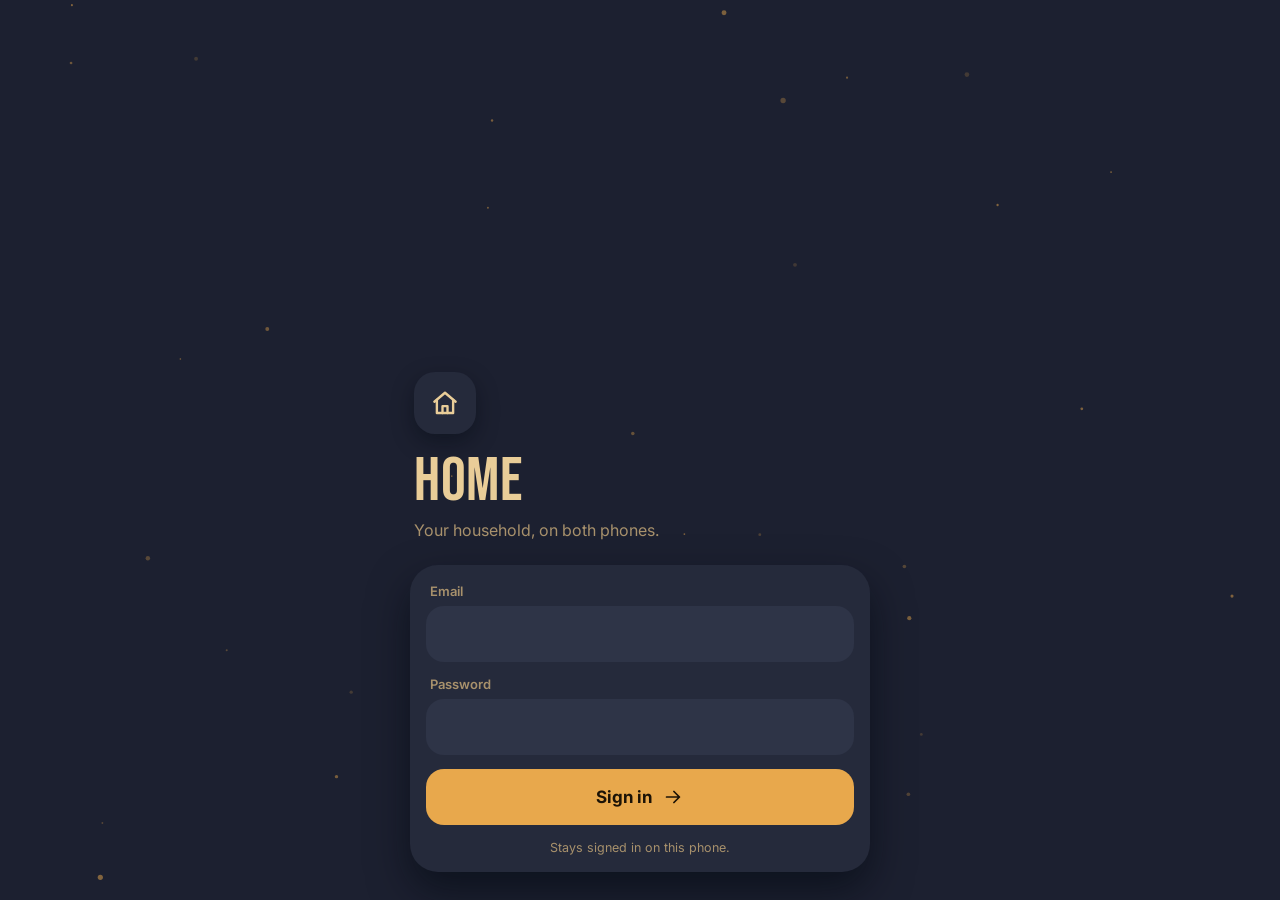
==== index.html @ 709a4272 "Slice 1: app shell, sign-in, themes, settings, sync badge, install Static PWA with no build step. In" ====
<!doctype html>
<html lang="en" class="t-night">
<head>
<meta charset="utf-8">
<meta name="viewport" content="width=device-width,initial-scale=1,viewport-fit=cover">
<meta name="theme-color" content="#272D3F">
<meta name="apple-mobile-web-app-capable" content="yes">
<meta name="mobile-web-app-capable" content="yes">
<meta name="apple-mobile-web-app-status-bar-style" content="black-translucent">
<meta name="apple-mobile-web-app-title" content="Home">
<meta name="robots" content="noindex">
<title>Home</title>
<link rel="manifest" href="manifest.webmanifest">
<link rel="apple-touch-icon" href="icons/apple-touch-icon.png">
<link rel="icon" type="image/png" href="icons/icon-192.png">
<link rel="preconnect" href="https://fonts.googleapis.com">
<link rel="preconnect" href="https://fonts.gstatic.com" crossorigin>
<link rel="stylesheet" href="https://fonts.googleapis.com/css2?family=Bebas+Neue&family=DM+Mono:wght@400;500&family=Inter:wght@400;500;600;700&family=Nunito:wght@500;600;700;800&display=swap">
<link rel="stylesheet" href="css/app.css">
<script src="js/boot.js"></script>
<script src="config.js"></script>
<script type="module" src="js/app.js"></script>
</head>
<body>
<div id="app"></div>
<noscript>Home needs JavaScript turned on.</noscript>
</body>
</html>
---- css/app.css ----
/* Home OS · Direction A (layered cards, floating dock)
   60 main / 30 text + surface / 10 accent. Red (--err) is for errors and overdue only. */

/* ---------- themes ---------- */
:root, .t-night {
  --bg:#272D3F; --s1:#30374B; --s2:#3B4359; --ink:#E8E3D7; --ink2:#A9ADBC;
  --hero:#DDD8CB; --hero-ink:#232838; --hero-ink2:#4E5366;
  --acc:#1FE6A0; --on-acc:#08231A; --ok:#8FD3B6; --err:#FF7A6B;
  --line:rgba(243,238,226,.10); --sh:0 18px 40px rgba(2,7,15,.55); --sh-soft:0 8px 22px rgba(2,7,15,.40);
  --f-head:'Bebas Neue',Impact,sans-serif; --f-body:Inter,system-ui,-apple-system,sans-serif; --f-num:'DM Mono',ui-monospace,monospace;
  --h1:48px; --h2:31px; --hw:400; --ht:.01em; --hl:.95;
  color-scheme: dark;
}
.t-dim {
  --bg:#1C2030; --s1:#252A3B; --s2:#2E3447; --ink:#E9CD98; --ink2:#A8916C;
  --hero:#2C2317; --hero-ink:#F0D6A4; --hero-ink2:#C2A77B;
  --acc:#E8A84C; --on-acc:#1C1306; --ok:#BDB57C; --err:#E8806A; --line:rgba(233,205,152,.10);
}
.t-cozy {
  --f-head:Nunito,ui-rounded,system-ui,sans-serif; --f-body:Nunito,ui-rounded,system-ui,sans-serif; --f-num:Nunito,ui-rounded,system-ui,sans-serif;
  --h1:32px; --h2:23px; --hw:800; --ht:-.015em; --hl:1.08;
}
.t-blush {
  --bg:#FBEFF1; --s1:#FFF8F9; --s2:#F6E2E8; --ink:#4A2141; --ink2:#83607A;
  --hero:#4A2141; --hero-ink:#FBEFF1; --hero-ink2:#DDBFD1;
  --acc:#EE9CB7; --on-acc:#3E1A36; --ok:#4F8A64; --err:#C2343F;
  --line:rgba(74,33,65,.11); --sh:0 18px 36px rgba(74,33,65,.16); --sh-soft:0 8px 20px rgba(74,33,65,.08);
  color-scheme: light;
}
.t-roast {
  --bg:#4A3F38; --s1:#56493F; --s2:#64564B; --ink:#EDE6D9; --ink2:#CBBFB0;
  --hero:#D9D1C3; --hero-ink:#3A302A; --hero-ink2:#6B5D52;
  --acc:#00DDE8; --on-acc:#05292B; --ok:#9FD0A8; --err:#FF8C7C;
  --line:rgba(237,230,217,.11); --sh:0 18px 38px rgba(20,14,10,.42); --sh-soft:0 8px 20px rgba(20,14,10,.28);
  color-scheme: dark;
}

/* ---------- layout: CSS only, no JS height math ---------- */
*, *::before, *::after { box-sizing: border-box; }
html, body { margin: 0; height: 100%; overflow: hidden; background: var(--bg); }
body {
  color: var(--ink); font: 16px/1.4 var(--f-body);
  -webkit-font-smoothing: antialiased; -webkit-text-size-adjust: 100%; -webkit-tap-highlight-color: transparent;
}
button, input { font: inherit; color: inherit; }
a { color: inherit; text-decoration: none; }
#app { position: fixed; inset: 0; display: flex; flex-direction: column; overflow: hidden; }
main { flex: 1; min-height: 0; overflow-y: auto; overscroll-behavior-y: contain; padding: 4px 18px 28px; position: relative; z-index: 1; }

h1, h2 { font-family: var(--f-head); font-weight: var(--hw); letter-spacing: var(--ht); line-height: var(--hl); margin: 0; }
h1 { font-size: var(--h1); }
.eyebrow { font: 500 13px/1.2 var(--f-num); color: var(--ink2); margin: 0 0 10px; }
svg.i { width: 22px; height: 22px; fill: none; stroke: currentColor; stroke-width: 1.9; stroke-linecap: round; stroke-linejoin: round; flex: none; }
:focus-visible { outline: 2px solid var(--ink); outline-offset: 3px; }

/* ---------- motion ---------- */
.press { transition: transform .16s cubic-bezier(.2,.8,.2,1), background-color .2s, box-shadow .2s; cursor: pointer; touch-action: manipulation; }
.press:active { transform: scale(.97); }
.rise { animation: rise .55s cubic-bezier(.2,.8,.2,1) both; }
.rise.d1 { animation-delay: .06s; } .rise.d2 { animation-delay: .12s; }
.still .rise { animation: none; }
@keyframes rise { from { opacity: 0; transform: translateY(12px); } to { opacity: 1; transform: none; } }
@media (prefers-reduced-motion: reduce) {
  .rise, .sync.s-busy i { animation: none; }
  .press, .tg, .tg::after { transition: none; }
  .press:active { transform: none; }
}

/* ---------- header + sync badge ---------- */
.hd { flex: none; padding: calc(env(safe-area-inset-top) + 14px) 22px 18px; position: relative; z-index: 1; }
.hd .top { display: flex; justify-content: space-between; align-items: center; gap: 12px; margin-bottom: 14px; min-height: 36px; }
.hd .eyebrow { margin: 0; }
.sync {
  position: relative; display: inline-flex; align-items: center; gap: 7px; height: 36px; padding: 0 13px;
  border: 0; border-radius: 999px; background: var(--s1); box-shadow: var(--sh-soft);
  font: 500 13px var(--f-body); color: var(--ink2); white-space: nowrap;
}
.sync::before { content: ""; position: absolute; inset: -10px -4px; } /* 56px tap area */
.sync i { width: 8px; height: 8px; border-radius: 50%; background: var(--ok); box-shadow: 0 0 0 3px color-mix(in srgb, var(--ok) 25%, transparent); }
.sync.s-busy i { background: var(--ink2); box-shadow: none; animation: pulse 1.2s ease-in-out infinite; }
.sync.s-off i { background: transparent; box-shadow: inset 0 0 0 2px var(--ink2); }
.sync.s-err { color: var(--err); }
.sync.s-err i { background: var(--err); box-shadow: 0 0 0 3px color-mix(in srgb, var(--err) 25%, transparent); }
@keyframes pulse { 50% { opacity: .35; } }

/* ---------- home ---------- */
.stack { position: relative; margin: 0 0 30px; }
.stack::before, .stack::after { content: ""; position: absolute; border-radius: 26px; z-index: 0; }
.stack::before { left: 12px; right: 12px; bottom: -11px; height: 60px; background: color-mix(in srgb, var(--hero) 45%, var(--bg)); }
.stack::after { left: 26px; right: 26px; bottom: -21px; height: 60px; background: color-mix(in srgb, var(--hero) 20%, var(--bg)); }
.hero { display: block; position: relative; z-index: 2; background: var(--hero); color: var(--hero-ink); border-radius: 28px; padding: 20px 22px; box-shadow: var(--sh); }
.hero .eyebrow { color: var(--hero-ink2); }
.hero h2 { font-size: var(--h2); margin: 0 0 10px; display: flex; align-items: center; justify-content: space-between; gap: 10px; }
.hero .hchev { width: 20px; height: 20px; opacity: .55; }
.hero p { margin: 0 0 18px; font-size: 15px; line-height: 1.45; color: var(--hero-ink2); }
.prog { display: flex; align-items: center; gap: 12px; }
.prog .trk { flex: 1; height: 8px; border-radius: 99px; background: color-mix(in srgb, var(--hero-ink) 16%, transparent); overflow: hidden; }
.prog .trk b { display: block; height: 100%; border-radius: 99px; background: var(--acc); }
.prog span { font: 500 13px var(--f-num); color: var(--hero-ink2); }
.card { background: var(--s1); border-radius: 24px; padding: 12px 16px; box-shadow: var(--sh-soft); margin-bottom: 10px; display: flex; gap: 14px; align-items: center; min-height: 70px; }
.ic { width: 46px; height: 46px; border-radius: 15px; background: var(--s2); display: grid; place-items: center; flex: none; }
.card b { display: block; font-size: 16px; font-weight: 700; margin-bottom: 3px; }
.card small { font-size: 13.5px; color: var(--ink2); }

/* ---------- floating dock: a normal flex child, safe area applied once ---------- */
.dockwrap { flex: none; position: relative; z-index: 2; padding: 6px 18px max(14px, env(safe-area-inset-bottom)); }
.dockwrap::before { content: ""; position: absolute; left: 0; right: 0; top: -22px; height: 22px; background: linear-gradient(to bottom, transparent, var(--bg)); pointer-events: none; }
.dock { height: 70px; border-radius: 26px; background: var(--s1); box-shadow: var(--sh); display: flex; padding: 7px; gap: 7px; }
.dock a { flex: 1; border-radius: 20px; color: var(--ink2); font: 700 14px var(--f-body); display: flex; align-items: center; justify-content: center; gap: 8px; min-height: 56px; }
.dock a.on { background: var(--acc); color: var(--on-acc); }

/* ---------- settings ---------- */
.gt { font: 700 13px var(--f-body); color: var(--ink2); margin: 0 0 8px 6px; }
.grp { background: var(--s1); border-radius: 24px; box-shadow: var(--sh-soft); padding: 2px 16px; margin-bottom: 16px; }
.fl { width: 100%; min-height: 56px; display: flex; align-items: center; justify-content: space-between; gap: 12px; font-size: 16px; border: 0; background: transparent; padding: 0; text-align: left; }
.fl + .fl, .tiles + .fl { border-top: 1px solid var(--line); }
.fl .v { color: var(--ink2); }
.fl input { flex: 1; min-width: 0; height: 52px; border: 0; background: transparent; text-align: right; color: var(--ink2); font-size: 16px; outline: none; -webkit-appearance: none; }
.fl input::placeholder { color: var(--ink2); opacity: .75; }
.fl input:focus { color: var(--ink); }
.fl:focus-within { box-shadow: inset 0 -2px 0 var(--ink); }
.tiles { display: grid; grid-template-columns: repeat(3, 1fr); gap: 8px; padding: 12px 0; }
.tile {
  border-radius: 20px; background: var(--s2); border: 2px solid transparent; padding: 12px 10px; min-height: 88px;
  display: flex; flex-direction: column; justify-content: space-between; align-items: flex-start; text-align: left; font-weight: 700; font-size: 15px; line-height: 1.15;
}
.tile small { display: block; font-weight: 600; font-size: 12px; color: var(--ink2); margin-bottom: 2px; }
.tile.sel { border-color: var(--ink); }
.sw { display: flex; }
.sw i { width: 18px; height: 18px; border-radius: 50%; margin-right: -5px; box-shadow: 0 0 0 2px var(--s2); }
.swr { cursor: pointer; }
.tg { width: 54px; height: 34px; border-radius: 999px; background: var(--s2); position: relative; flex: none; transition: background-color .2s; }
.tg::after { content: ""; position: absolute; left: 4px; top: 4px; width: 26px; height: 26px; border-radius: 50%; background: var(--ink2); box-shadow: 0 2px 6px rgba(0,0,0,.18); transition: transform .2s cubic-bezier(.2,.8,.2,1), background-color .2s; }
.swr[aria-checked="true"] .tg { background: var(--acc); }
.swr[aria-checked="true"] .tg::after { transform: translateX(20px); background: var(--bg); }
.ghost { width: 100%; height: 56px; border-radius: 18px; border: 1.5px solid var(--line); background: transparent; color: var(--ink); font: 700 16px var(--f-body); }
.ver { text-align: center; font: 500 12.5px var(--f-num); color: var(--ink2); margin: 18px 0 0; padding: 8px; user-select: none; -webkit-user-select: none; }

/* ---------- sign-in ---------- */
canvas.fx { position: absolute; inset: 0; width: 100%; height: 100%; color: var(--acc); pointer-events: none; z-index: 0; }
main.si { display: flex; flex-direction: column; padding: calc(env(safe-area-inset-top) + 24px) 18px max(28px, env(safe-area-inset-bottom)); }
.si-in { margin-top: auto; width: 100%; max-width: 460px; align-self: center; }
.mark { width: 62px; height: 62px; border-radius: 21px; background: var(--s1); box-shadow: var(--sh-soft); display: grid; place-items: center; margin: 0 0 18px 4px; }
.mark svg { width: 30px; height: 30px; }
.si h1 { font-size: calc(var(--h1) * 1.3); margin: 0 0 8px 4px; }
.si .sub { font-size: 16px; line-height: 1.45; color: var(--ink2); margin: 0 0 22px 4px; }
.form { background: var(--s1); border-radius: 28px; padding: 18px 16px 16px; box-shadow: var(--sh); }
.lbl { font: 600 13px var(--f-body); color: var(--ink2); margin: 0 0 7px 4px; display: block; }
.in {
  display: block; width: 100%; height: 56px; border-radius: 18px; background: var(--s2); border: 1.5px solid transparent;
  padding: 0 16px; font-size: 16px; color: var(--ink); margin: 0 0 14px; outline: none; -webkit-appearance: none; appearance: none;
}
.in:focus { border-color: var(--ink); }
.pri { width: 100%; height: 56px; border: 0; border-radius: 18px; background: var(--acc); color: var(--on-acc); font: 700 17px var(--f-body); display: flex; align-items: center; justify-content: center; gap: 10px; }
.pri:disabled { opacity: .55; cursor: default; }
.err { color: var(--err); font-size: 14.5px; line-height: 1.4; margin: -4px 4px 12px; }
.foot { font-size: 12.5px; color: var(--ink2); text-align: center; margin: 14px 0 0; line-height: 1.4; }

/* ---------- layout debug readout ---------- */
#dbg { position: fixed; top: calc(env(safe-area-inset-top) + 4px); left: 4px; z-index: 99; margin: 0; padding: 6px 8px; border-radius: 8px; background: rgba(0,0,0,.75); color: #fff; font: 11px/1.35 ui-monospace, monospace; pointer-events: none; }
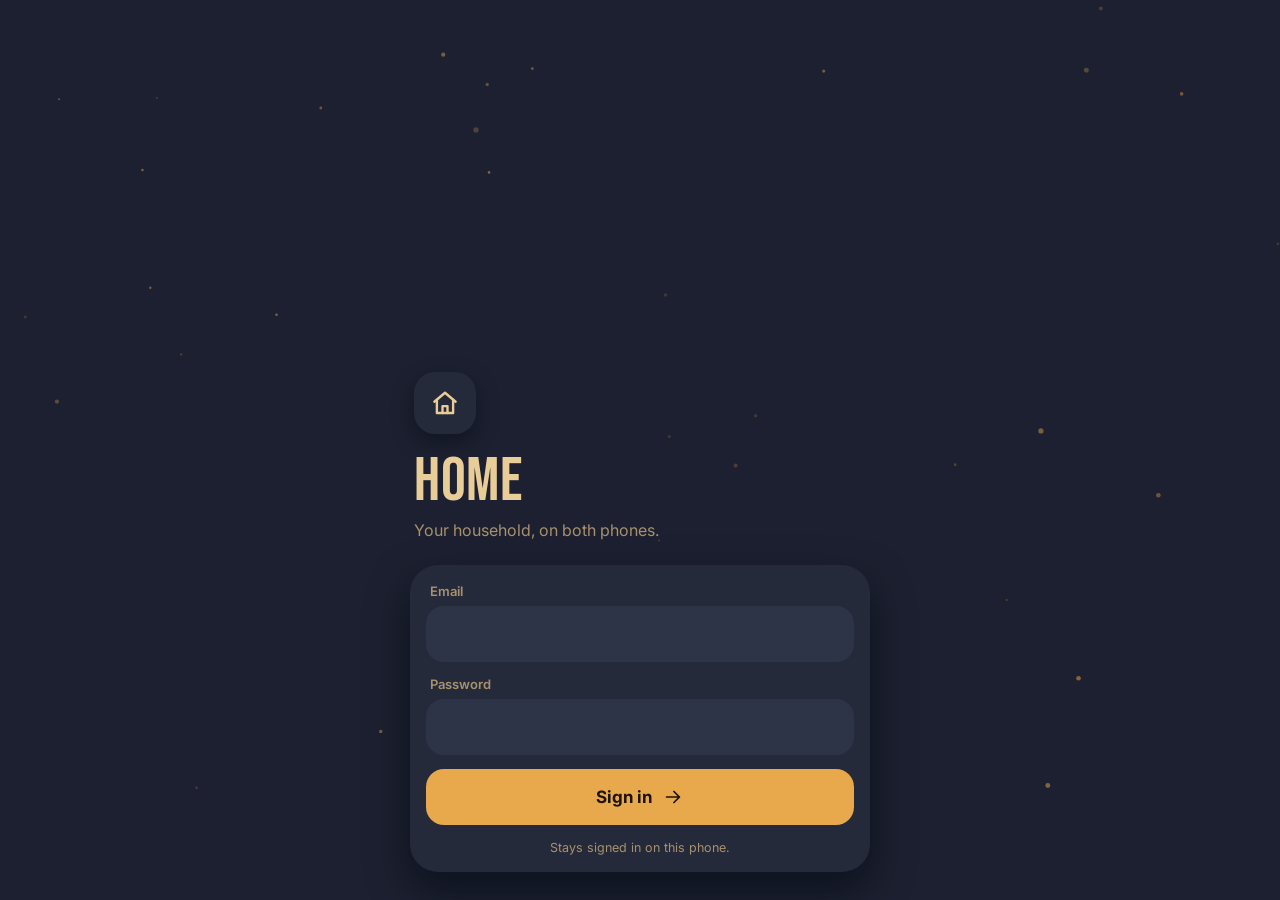
==== commit 622d7f60: "Fix blank 180/192 icons and bump shell cache to v2 Headless Chrome rendered the small icon windows b" ====
--- a/index.html
+++ b/index.html
@@ -11,7 +11,7 @@
 <meta name="robots" content="noindex">
 <title>Home</title>
 <link rel="manifest" href="manifest.webmanifest">
-<link rel="apple-touch-icon" href="icons/apple-touch-icon.png">
+<link rel="apple-touch-icon" href="icons/apple-touch-icon.png?v=2">
 <link rel="icon" type="image/png" href="icons/icon-192.png">
 <link rel="preconnect" href="https://fonts.googleapis.com">
 <link rel="preconnect" href="https://fonts.gstatic.com" crossorigin>
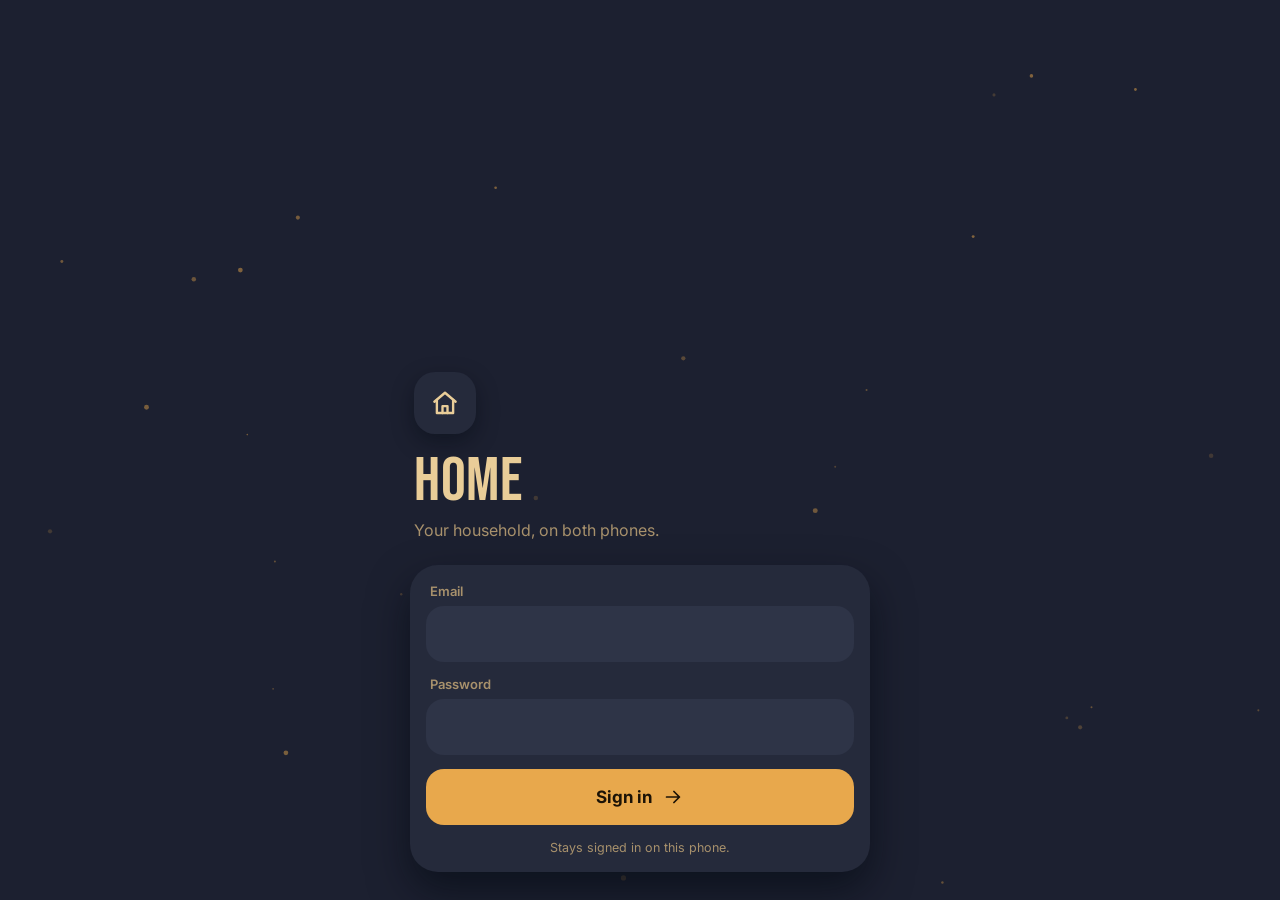
==== commit b92d2e9c: "Themed home screen icons that follow each phone's theme Night Shift gets a rounded mint house with a" ====
--- a/index.html
+++ b/index.html
@@ -11,7 +11,7 @@
 <meta name="robots" content="noindex">
 <title>Home</title>
 <link rel="manifest" href="manifest.webmanifest">
-<link rel="apple-touch-icon" href="icons/apple-touch-icon.png?v=2">
+<link rel="apple-touch-icon" href="icons/apple-touch-icon.png?v=3">
 <link rel="icon" type="image/png" href="icons/icon-192.png">
 <link rel="preconnect" href="https://fonts.googleapis.com">
 <link rel="preconnect" href="https://fonts.gstatic.com" crossorigin>
